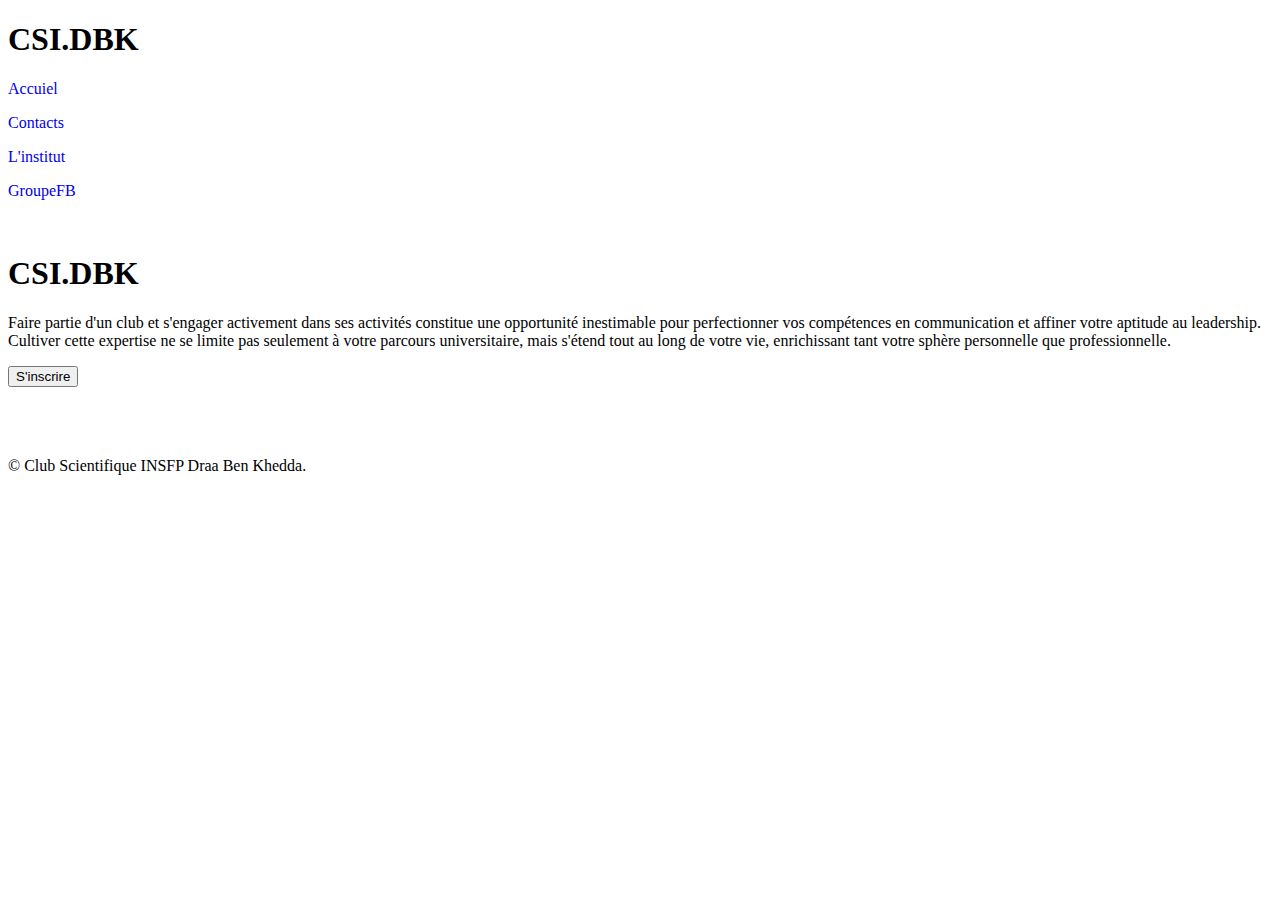
==== index.html @ dd268064 "Create index.html" ====
<!DOCTYPE html>
<html lang="en">
<head>
    <meta charset="UTF-8">
    <meta name="viewport" content="width=device-width, initial-scale=1.0">
    <link rel="stylesheet" href="style.css">
    <title>CSIDBK</title>
</head>
<body>
    
    <nav>
        
        <h1>CSI.DBK</h1> 
        
        <div class="onglets">
            <a href="#" class="btn btn-primary"style="text-decoration:none"><p class="link">Accuiel</p></a>
            <a href="mailto:snir.adherants@gmail.com" style="text-decoration:none" ><p class="link"style="text-decoration: ;none">Contacts</p></a>
            <a href="https://www.facebook.com/profile.php?id=100008726586996&locale=fr_FR"style="text-decoration:none"><p class="link">L'institut</p></a>
            <a href="https://www.facebook.com/groups/csi.dbk/"style="text-decoration:none"><p class="link">GroupeFB</p></a>
        
        </div>
        
    </nav>
    <!--HEADER-->
    
    <header>
        <div class="Logos">
            
            <img src="3.png" alt="" >
        </div>
       <h1>CSI.DBK </h1>
       <p>Faire partie d'un club et s'engager activement dans ses activités constitue une opportunité inestimable pour perfectionner vos compétences en communication et affiner votre aptitude au leadership. Cultiver cette expertise ne se limite pas seulement à votre parcours universitaire, mais s'étend tout au long de votre vie, enrichissant tant votre sphère personnelle que professionnelle.</p>
       <a href="http://docs.google.com/forms/d/e/1FAIpQLScopcUzKeD38PBAtyCsfpkKZVuR-5Eb43Zqjr-gXB4SfKU9_A/viewform?usp=pp_url"><button >S'inscrire</button></a>
    </header>  

<!--section proncipale-->
    <section class="main">
        <!--images produits-->
          <div class="cards">
            <div class="card">
                <img src="horaires.jpg" alt="">
            </div>
            <div class="card">
                <img src="badge.jpg" alt="">
            </div>
            <div class="card">
                <img src="reglements.jpg" alt=""> 
            </div>
            
          </div>
          <!--fin des images produits-->
    </section>
    <!--fin de la section principale-->
     

    <!--footer-->
    <footer >
        <p>&copy;  Club Scientifique INSFP Draa Ben Khedda.</p>
    
    </footer>
    
</body>
</html>
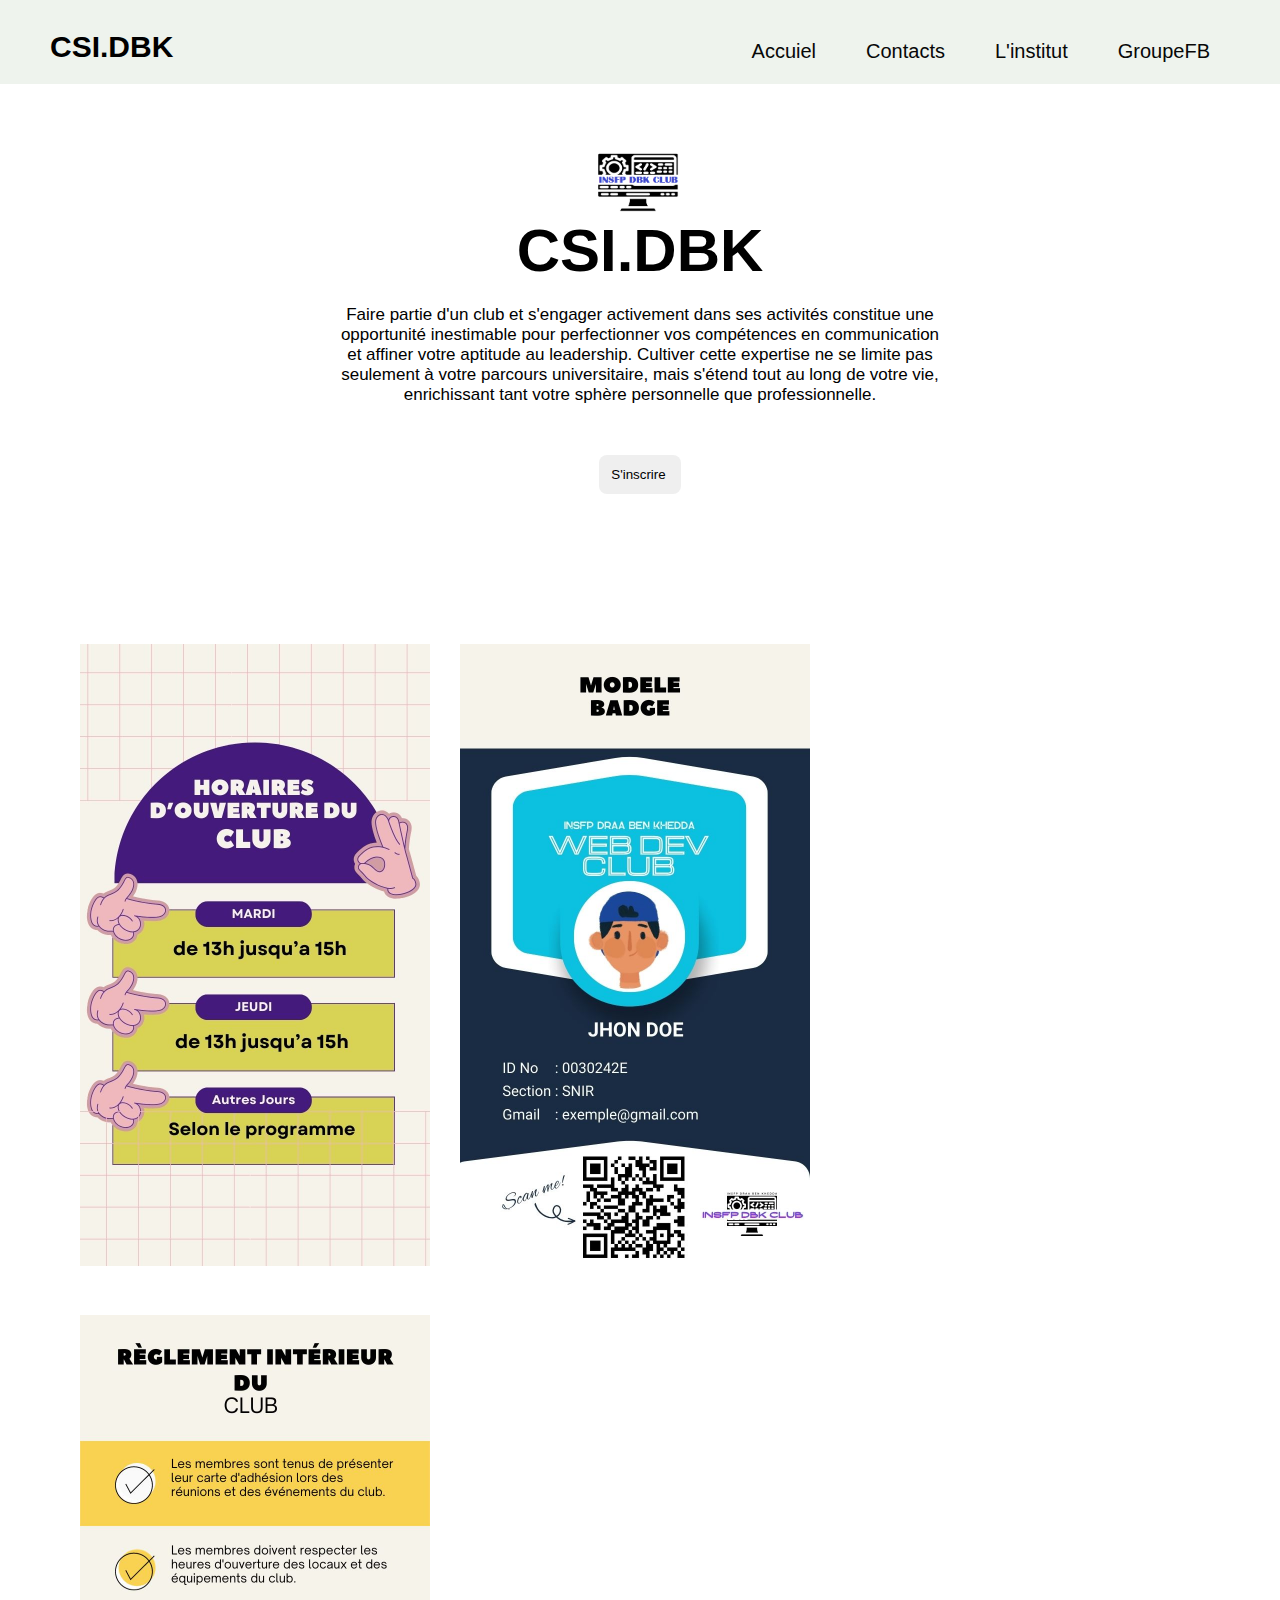
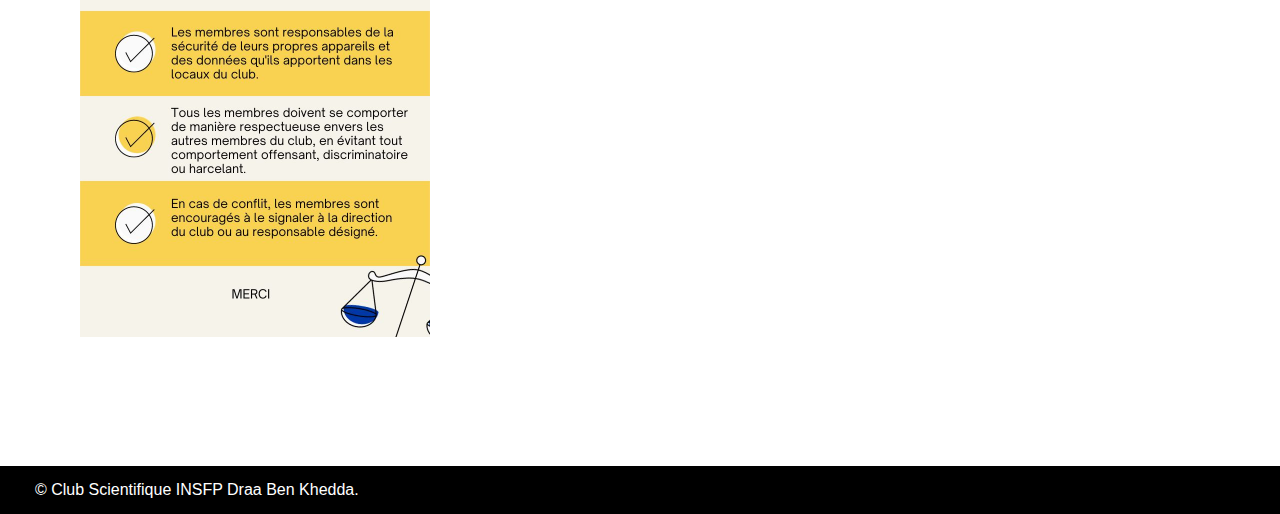
==== commit ab609154: "Update index.html" ====
--- a/index.html
+++ b/index.html
@@ -10,7 +10,7 @@
     
     <nav>
         
-        <h1>CSI.DBK</h1> 
+        <h1 class="pl">CSI.DBK</h1> 
         
         <div class="onglets">
             <a href="#" class="btn btn-primary"style="text-decoration:none"><p class="link">Accuiel</p></a>
@@ -30,7 +30,7 @@
         </div>
        <h1>CSI.DBK </h1>
        <p>Faire partie d'un club et s'engager activement dans ses activités constitue une opportunité inestimable pour perfectionner vos compétences en communication et affiner votre aptitude au leadership. Cultiver cette expertise ne se limite pas seulement à votre parcours universitaire, mais s'étend tout au long de votre vie, enrichissant tant votre sphère personnelle que professionnelle.</p>
-       <a href="http://docs.google.com/forms/d/e/1FAIpQLScopcUzKeD38PBAtyCsfpkKZVuR-5Eb43Zqjr-gXB4SfKU9_A/viewform?usp=pp_url"><button >S'inscrire</button></a>
+       <a href="http://docs.google.com/forms/d/e/1FAIpQLScopcUzKeD38PBAtyCsfpkKZVuR-5Eb43Zqjr-gXB4SfKU9_A/viewform?usp=pp_url"><button class="zara">S'inscrire</button></a>
     </header>  
 
 <!--section proncipale-->
--- a/style.css
+++ b/style.css
@@ -0,0 +1,205 @@
+*{
+    font-family: Verdana, Geneva, Tahoma, sans-serif;
+    padding: 0px;
+    margin: 0px;
+}
+nav{
+    display: flex;
+    flex-wrap: wrap;
+    justify-content: space-between;
+    padding: 20px;
+    background-color: rgb(238, 243, 237);
+    position: sticky;
+    top: 0;
+} 
+
+
+.Logos img{
+    margin-top: 50px;
+    margin-bottom: -110px;
+    width: 100px;
+    height:100px;
+}
+nav h1{
+    font-size: 30PX;
+    margin-left:30px;
+    position: sticky;
+    margin-top: 10px;
+    cursor: pointer;
+    
+}
+
+
+    
+
+
+nav .onglets{
+display: flex;
+flex-wrap: wrap;
+
+
+
+}
+
+nav .onglets p{
+    font-size: 20PX;
+    margin-right:50px;
+    margin-top: 20px;
+    cursor: pointer;
+    color: #070707;
+}
+
+header{  
+    display: flex;
+    justify-content: center;
+    align-items: center;
+    flex-direction: column;
+}
+header h1{
+    font-size:60px;
+    margin-top: 88px;
+   
+   
+}
+header p {
+    font-size: 17px;
+    text-align: center;
+    text-align-last:center;
+    margin-top: 20px;
+    max-width: 600px;
+}
+header button{
+    padding: 12px 15px 12px 12px;
+    border: none;
+    border-radius: 8px;
+    outline: none;
+    cursor: pointer;
+    margin-top: 50px;
+    
+}
+
+button:hover{
+background-color: rgb(141, 238, 165);
+color: #070707;
+transition-duration: 1s;
+
+}
+
+
+.main{
+    margin: 80px;
+    margin-top: 150px;
+    display: flex;
+    justify-content: center;
+    align-items: center;
+    
+}
+/* les cards*/
+
+.cards{
+    display: flex;
+    flex-wrap: wrap;
+    
+}
+
+    
+
+.cards .card{
+    margin-right: 30px;
+    cursor: pointer;
+    
+    
+}
+.cards .card img{
+    width: 350px;
+    margin-bottom: 45px;
+    
+}
+
+
+@media screen and (max-width: 500px){ 
+    nav .onglets .link {
+       width: 30px;
+       font-size:15px;
+        display:flex;
+        flex-wrap: wrap;
+        justify-content: space-between;
+        margin-left: 23px;
+        margin-right: 30px;
+        align-items: center;
+        text-align: center;
+       
+        
+    
+
+    
+    }
+    nav .pl {
+      font-size: 30px;
+      width: 32px;
+      justify-content: center;
+      text-align: center;
+      margin-left: 120px;
+      
+
+    }
+    .cards .card{
+        margin-left: 25px;
+        margin-top: -90;
+        align-items: center;
+    }
+    .cards .card img{
+        width: 300px;
+        margin-top: 25px;
+    }
+    header h1{
+    margin: 05px;
+    margin-top: 120px;
+    display: flex;
+    justify-content: center;
+    text-align: center;
+       
+
+    }
+
+     nav header p{
+        
+        max-width: 400px;
+        position: relative;
+        text-align: justify;
+        margin: 20px;
+        
+    }
+   
+    
+}
+
+
+
+footer{
+
+    margin-top: 100x;
+    background-color: black;
+    color: white;
+}
+ footer p{
+   margin-left: 35px;
+   padding-top: 15px;
+   padding-bottom: 15px;
+ }
+footer .grp{
+    margin-left: 57px;
+   padding-top: 10px;
+   justify-content: space-between;
+   flex-wrap: wrap;
+   position: sticky;
+}
+footer .inst{
+    margin-left: 57px;
+    padding-top: 10px;
+    justify-content: space-between;
+    flex-wrap: wrap;
+    position: sticky;
+    padding-bottom: 20px;
+}
+
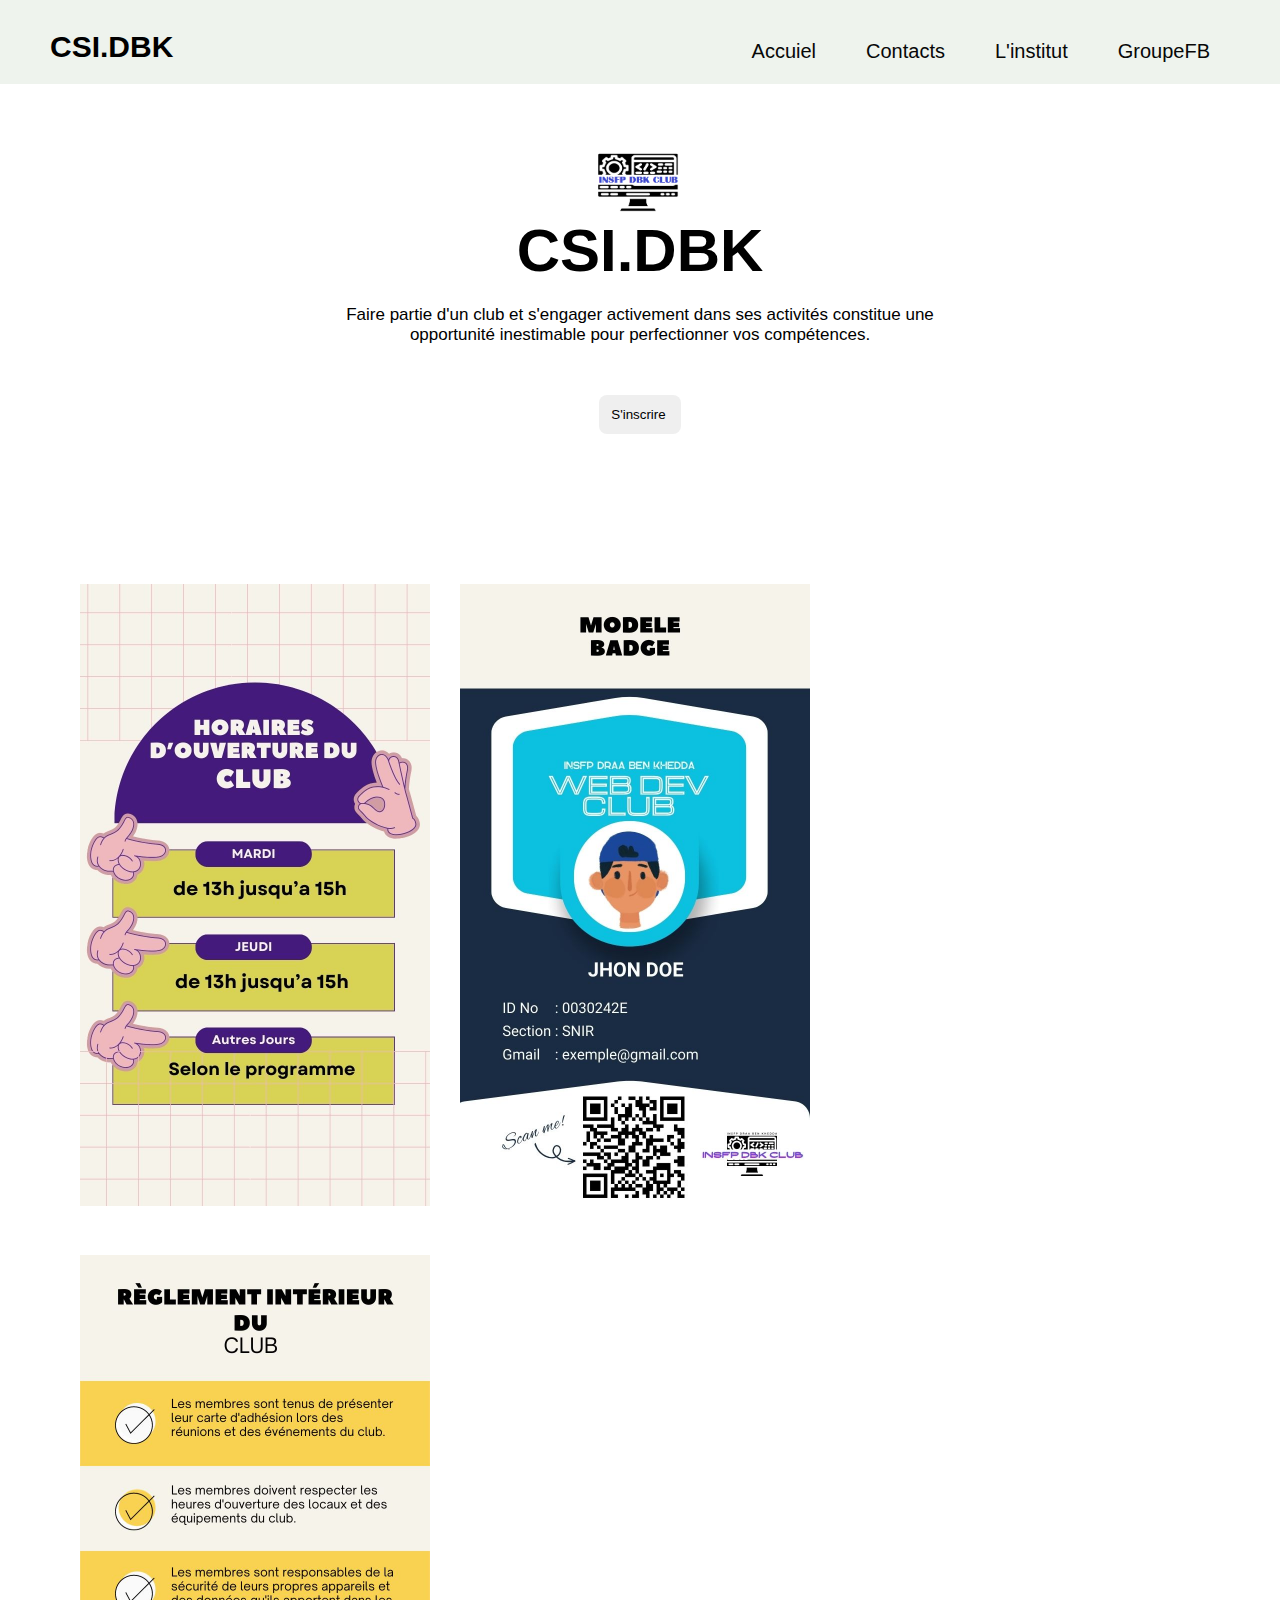
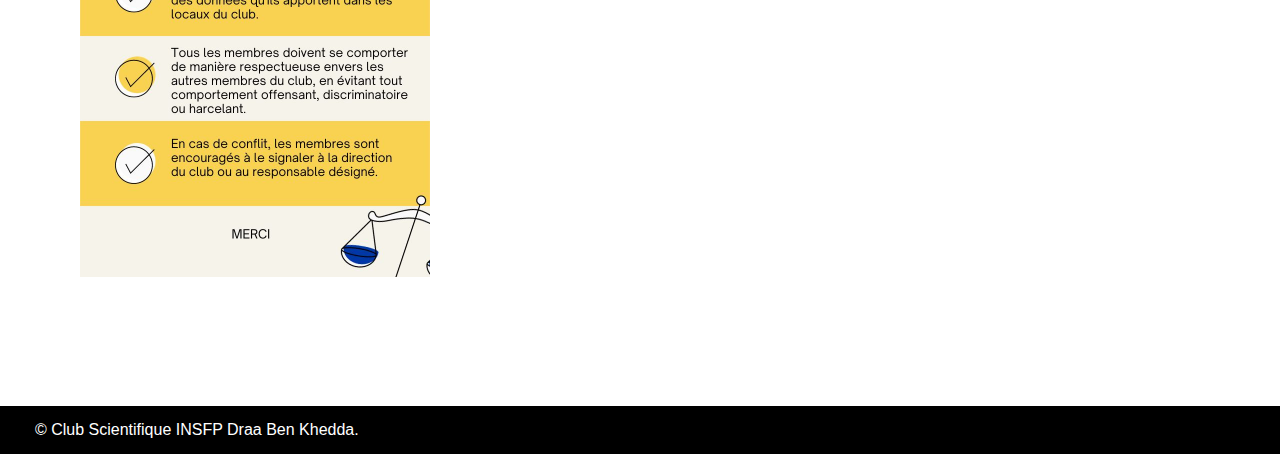
==== commit 9474fd1f: "Update index.html" ====
--- a/index.html
+++ b/index.html
@@ -29,7 +29,7 @@
             <img src="3.png" alt="" >
         </div>
        <h1>CSI.DBK </h1>
-       <p>Faire partie d'un club et s'engager activement dans ses activités constitue une opportunité inestimable pour perfectionner vos compétences en communication et affiner votre aptitude au leadership. Cultiver cette expertise ne se limite pas seulement à votre parcours universitaire, mais s'étend tout au long de votre vie, enrichissant tant votre sphère personnelle que professionnelle.</p>
+       <p>Faire partie d'un club et s'engager activement dans ses activités constitue une opportunité inestimable pour perfectionner vos compétences.</p>
        <a href="http://docs.google.com/forms/d/e/1FAIpQLScopcUzKeD38PBAtyCsfpkKZVuR-5Eb43Zqjr-gXB4SfKU9_A/viewform?usp=pp_url"><button class="zara">S'inscrire</button></a>
     </header>  
 
--- a/style.css
+++ b/style.css
@@ -119,11 +119,11 @@
 
 @media screen and (max-width: 500px){ 
     nav .onglets .link {
-       width: 30px;
-       font-size:15px;
+       width: 25px;
+       font-size:13px;
         display:flex;
         flex-wrap: wrap;
-        justify-content: space-between;
+        justify-content: space-between ;
         margin-left: 23px;
         margin-right: 30px;
         align-items: center;
@@ -139,7 +139,7 @@
       width: 32px;
       justify-content: center;
       text-align: center;
-      margin-left: 120px;
+      margin-left: 105px;
       
 
     }
@@ -162,12 +162,15 @@
 
     }
 
-     nav header p{
+    header p{
         
         max-width: 400px;
-        position: relative;
-        text-align: justify;
-        margin: 20px;
+        position:sticky;
+        text-align: center;
+        margin-left: 35px;
+        margin-right: 35px;
+        font-family: 'Antic Didone', serif;
+        
         
     }
    
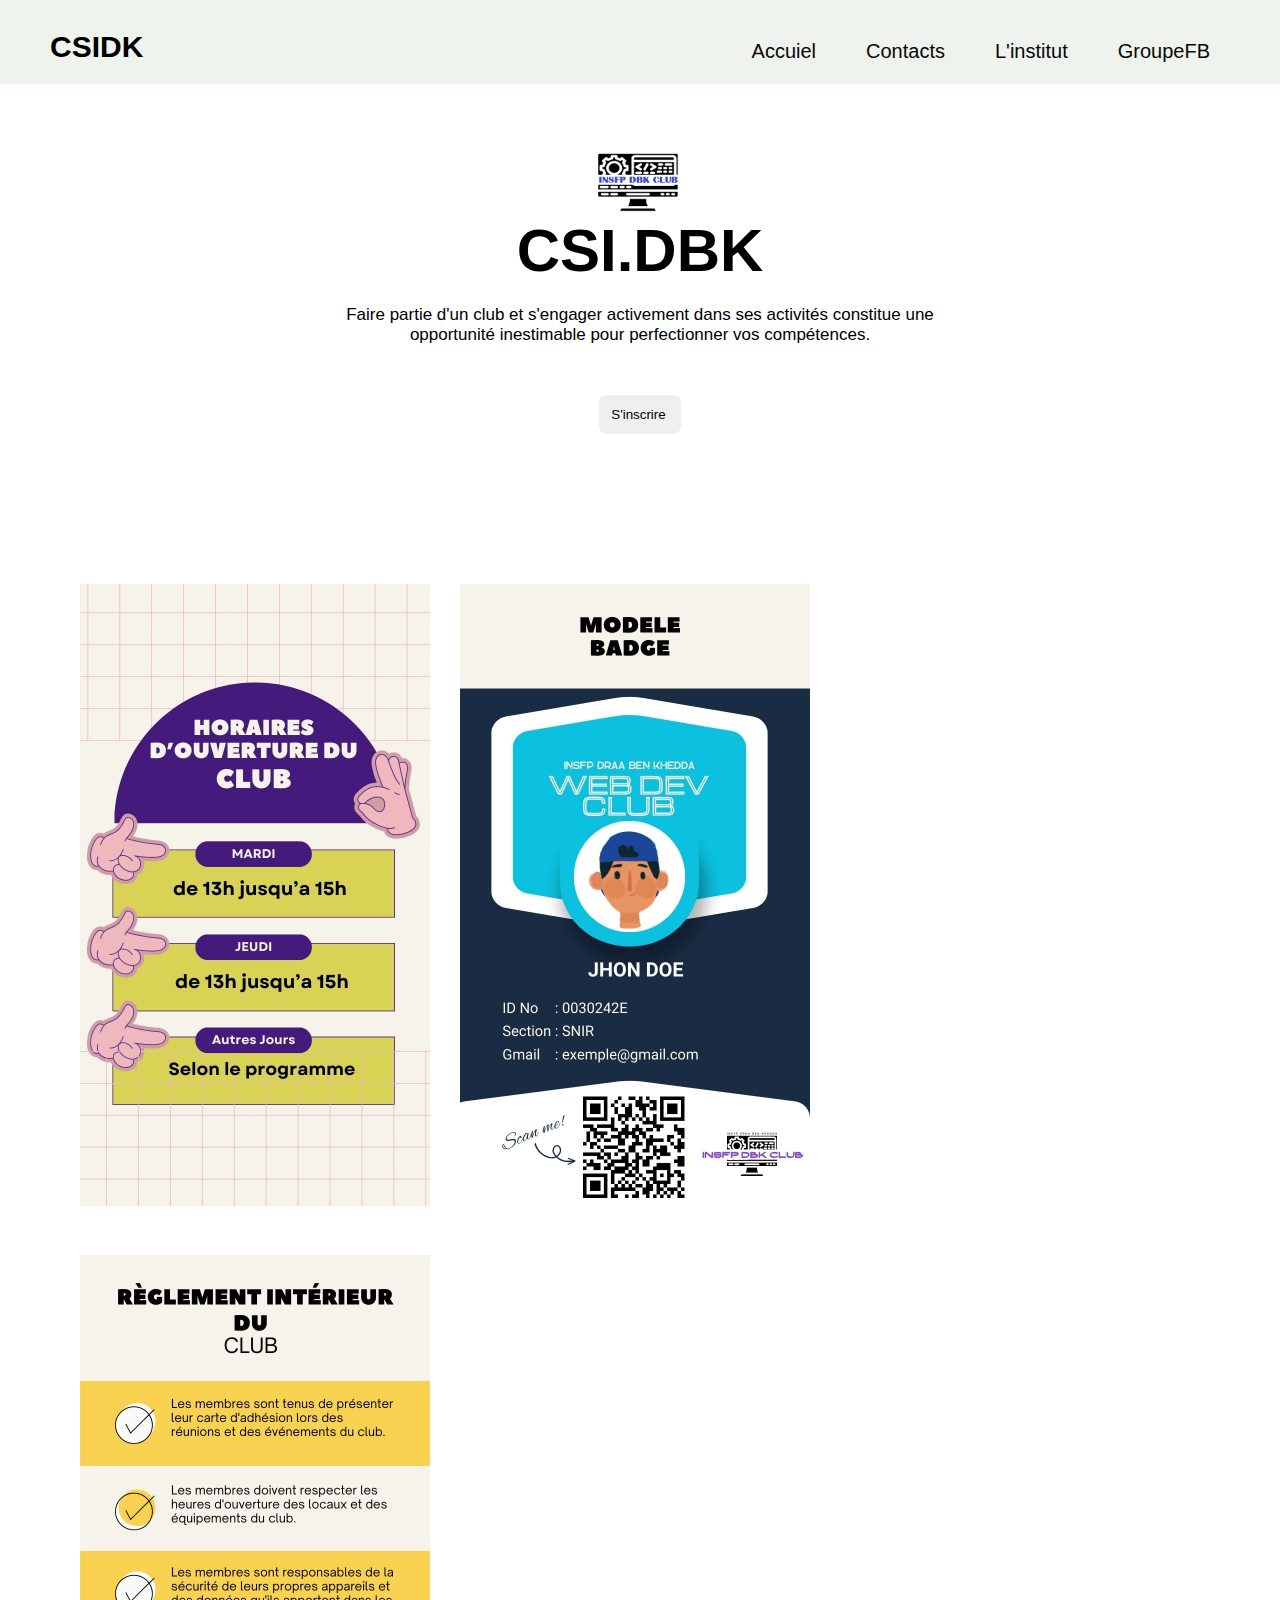
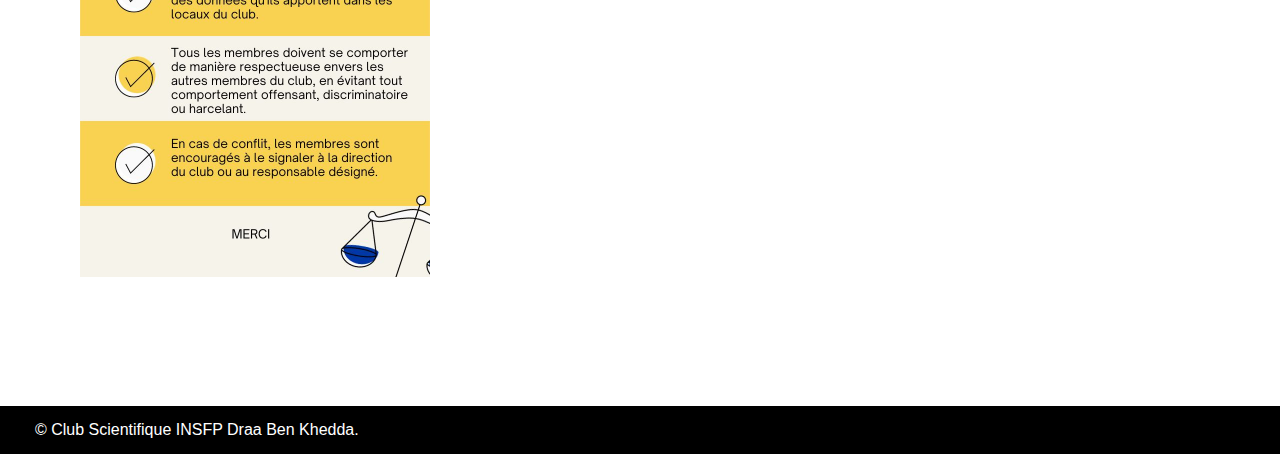
==== commit 1e6a0064: "Update index.html" ====
--- a/index.html
+++ b/index.html
@@ -10,7 +10,7 @@
     
     <nav>
         
-        <h1 class="pl">CSI.DBK</h1> 
+        <h1 class="pl">CSIDK</h1> 
         
         <div class="onglets">
             <a href="#" class="btn btn-primary"style="text-decoration:none"><p class="link">Accuiel</p></a>
--- a/style.css
+++ b/style.css
@@ -124,22 +124,22 @@
         display:flex;
         flex-wrap: wrap;
         justify-content: space-between ;
-        margin-left: 23px;
-        margin-right: 30px;
+        margin-left: 21px;
+        margin-right: 25px;
         align-items: center;
         text-align: center;
        
         
     
-
-    
-    }
+    
+    
+    }
+ 
+    
     nav .pl {
-      font-size: 30px;
-      width: 32px;
-      justify-content: center;
-      text-align: center;
-      margin-left: 105px;
+      display: none;
+      
+      
       
 
     }
@@ -162,13 +162,13 @@
 
     }
 
-    header p{
-        
+     header p{
+        display: flex;
         max-width: 400px;
-        position:sticky;
+        
         text-align: center;
-        margin-left: 35px;
-        margin-right: 35px;
+        margin-left: 40px;
+        margin-right: 40px;
         font-family: 'Antic Didone', serif;
         
         
@@ -185,7 +185,7 @@
     background-color: black;
     color: white;
 }
- footer p{
+footer p{
    margin-left: 35px;
    padding-top: 15px;
    padding-bottom: 15px;
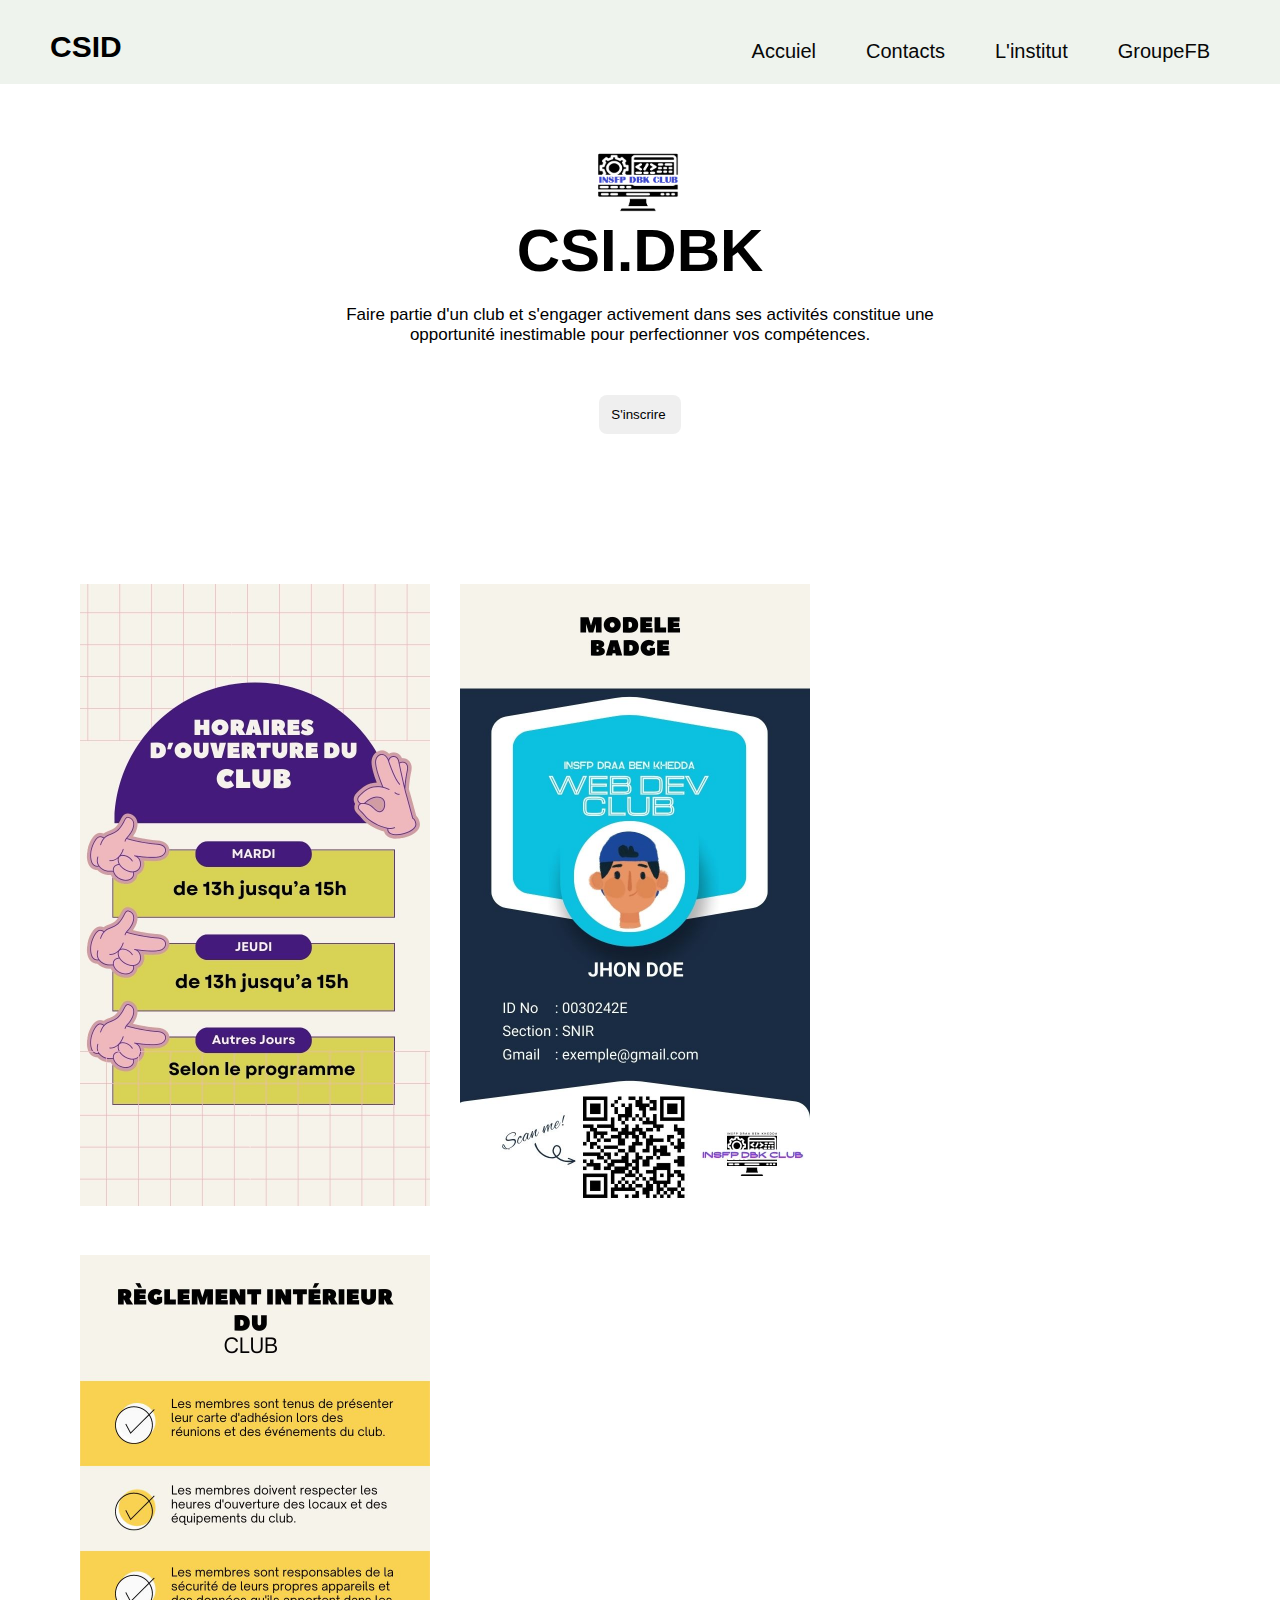
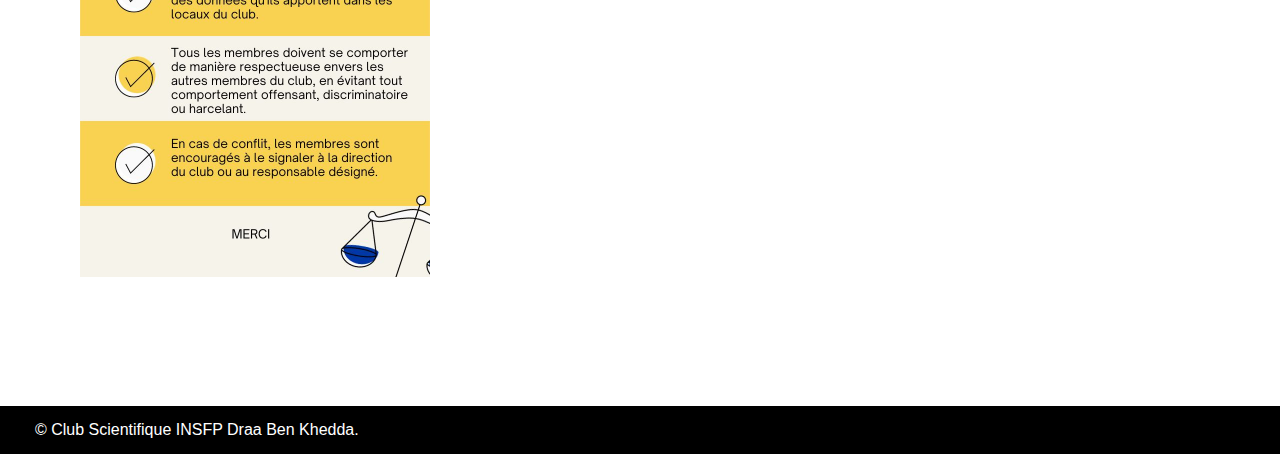
==== commit 640ce5a4: "Update index.html" ====
--- a/index.html
+++ b/index.html
@@ -10,7 +10,7 @@
     
     <nav>
         
-        <h1 class="pl">CSIDK</h1> 
+        <h1 class="pl">CSID</h1> 
         
         <div class="onglets">
             <a href="#" class="btn btn-primary"style="text-decoration:none"><p class="link">Accuiel</p></a>
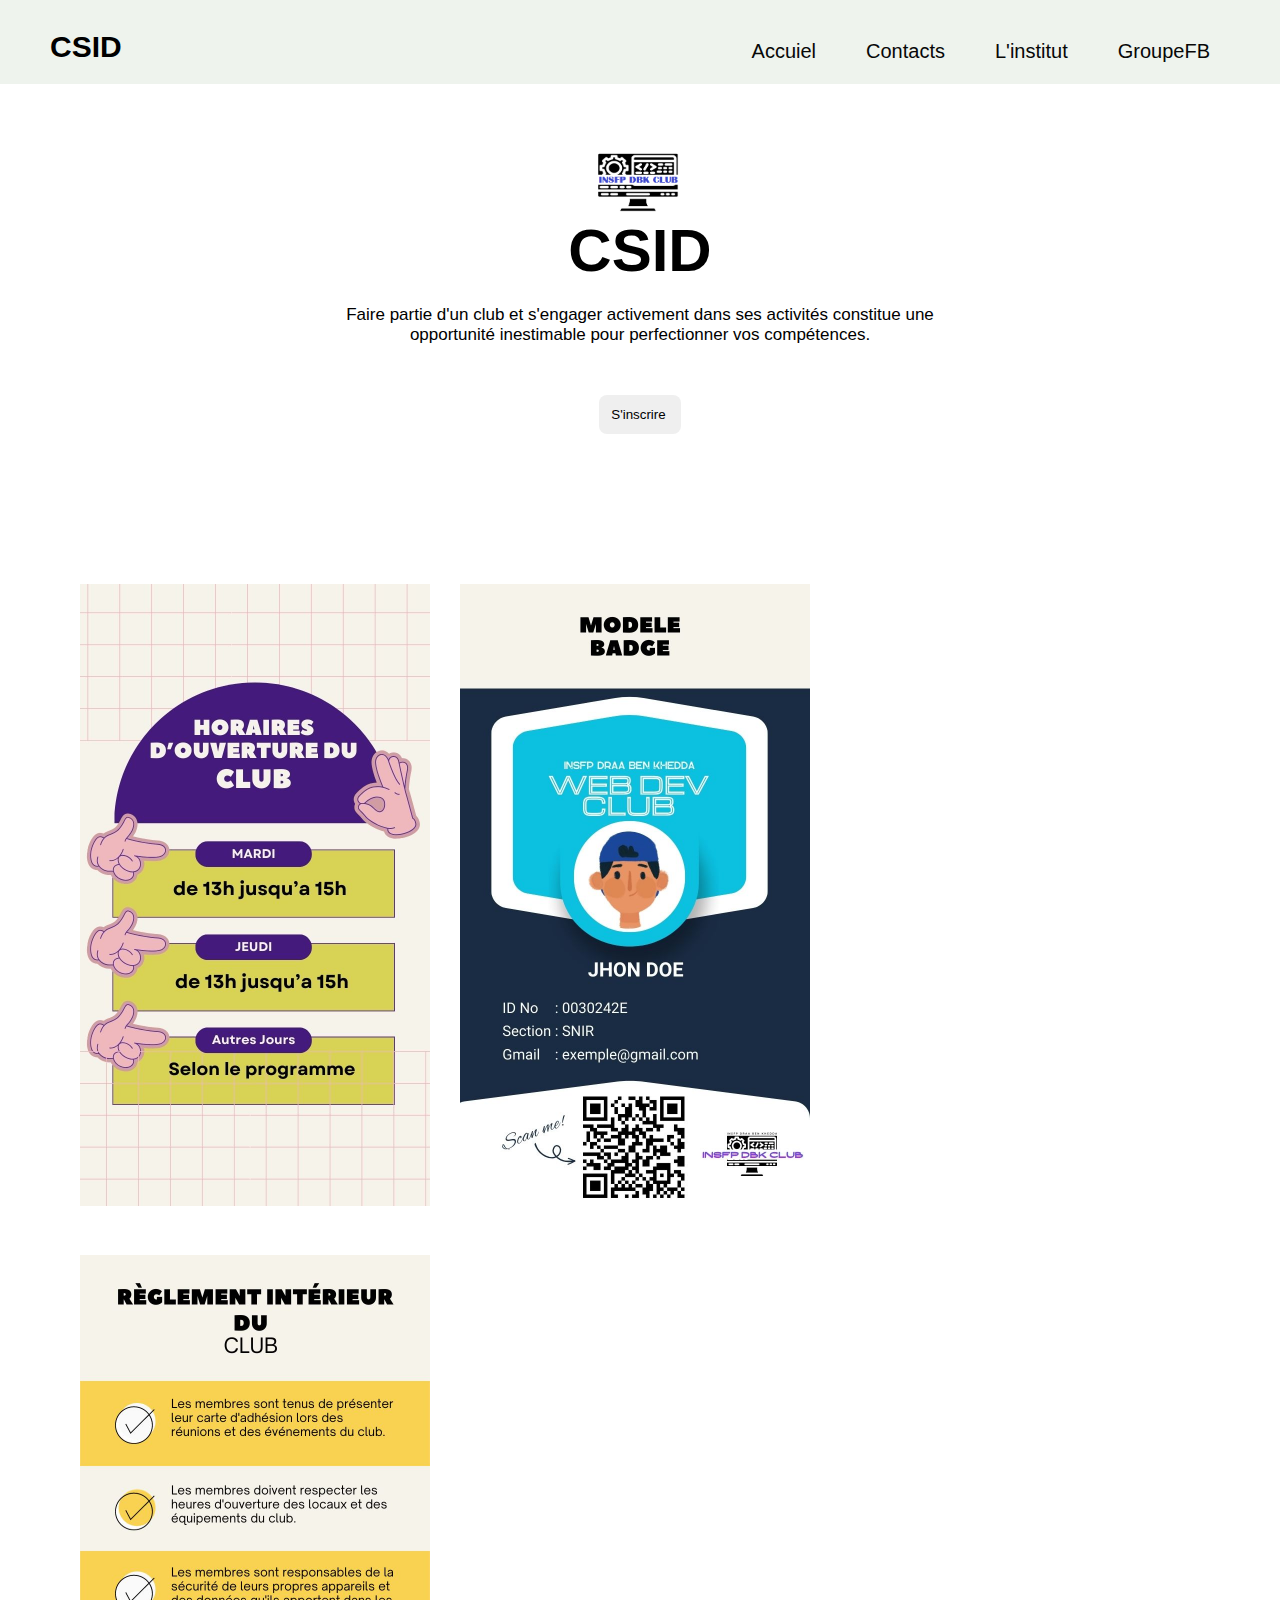
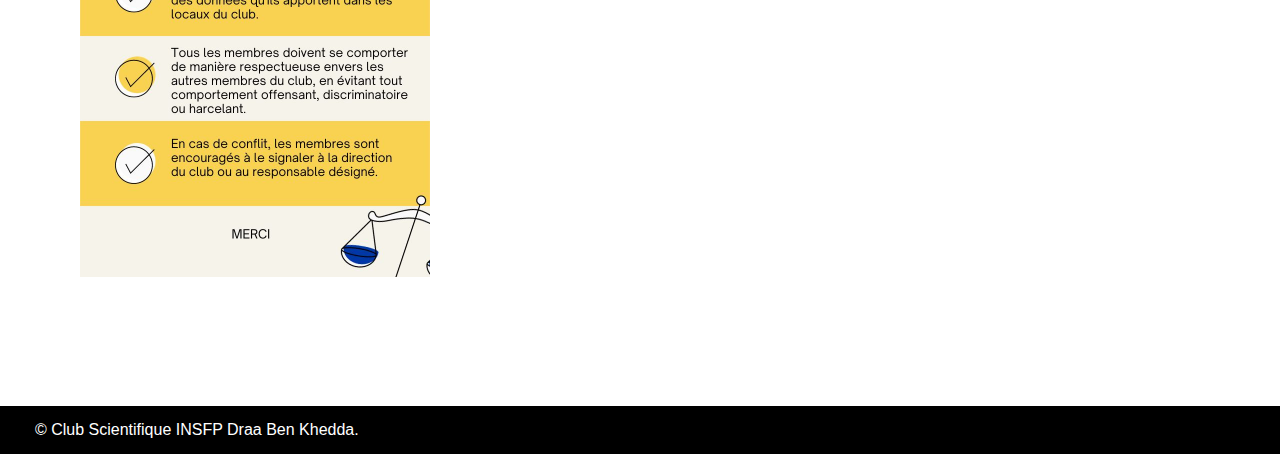
==== commit f3dd2b85: "Update index.html" ====
--- a/index.html
+++ b/index.html
@@ -28,7 +28,7 @@
             
             <img src="3.png" alt="" >
         </div>
-       <h1>CSI.DBK </h1>
+       <h1>CSID</h1>
        <p>Faire partie d'un club et s'engager activement dans ses activités constitue une opportunité inestimable pour perfectionner vos compétences.</p>
        <a href="http://docs.google.com/forms/d/e/1FAIpQLScopcUzKeD38PBAtyCsfpkKZVuR-5Eb43Zqjr-gXB4SfKU9_A/viewform?usp=pp_url"><button class="zara">S'inscrire</button></a>
     </header>  
